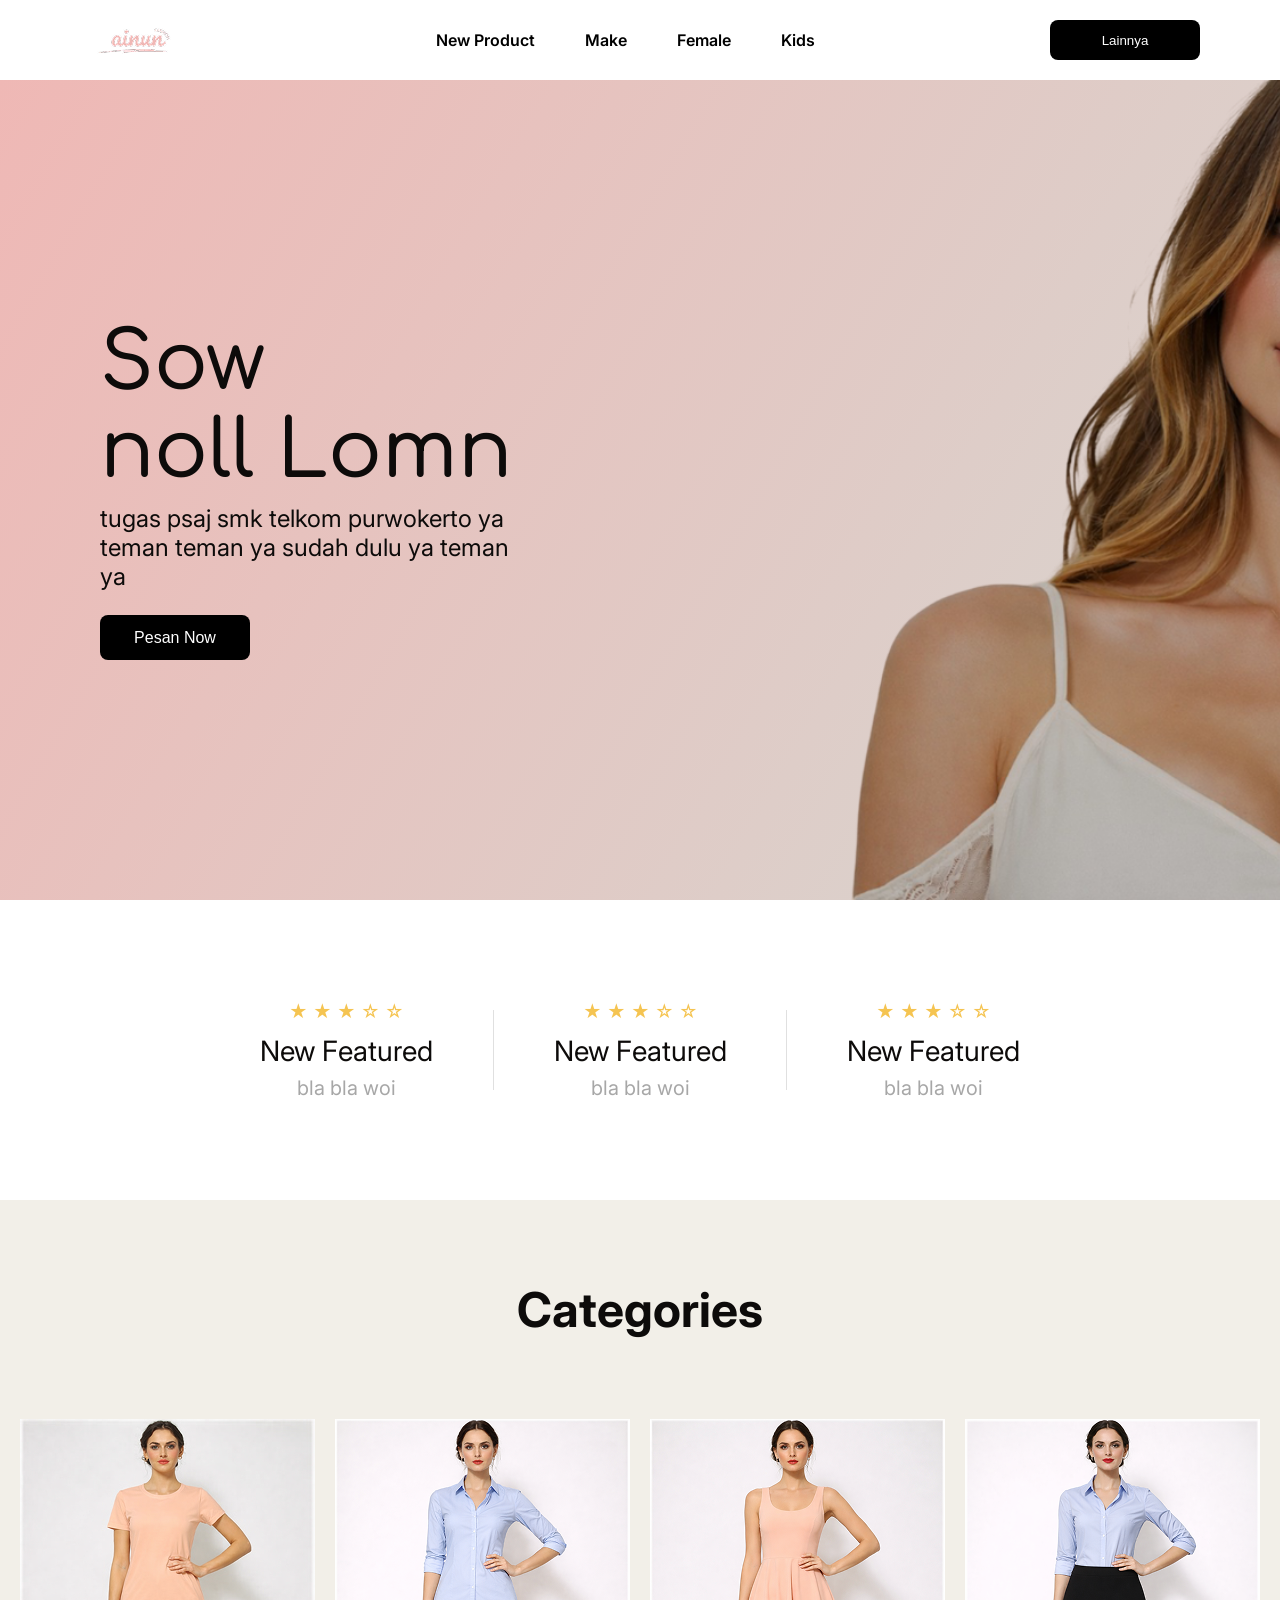
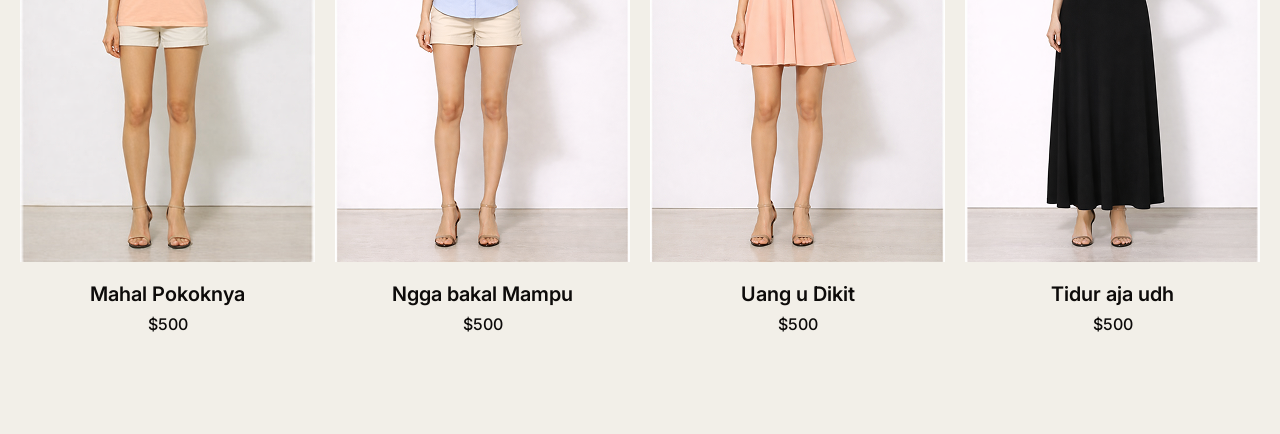
==== index.html @ c3b141bb "upload frontend project" ====
<!doctype html>
<html lang="id">
  <head>
    <meta charset="UTF-8" />
    <title>ainun</title>

    <link
      href="https://fonts.googleapis.com/css2?family=Inter:wght@400;500;600;700&family=Comfortaa:wght@500&display=swap"
      rel="stylesheet"
    />
    <link rel="stylesheet" href="style.css" />
  </head>

  <body>
    <!-- NAVBAR -->
    <header class="navbar">
      <img src="logo.png" alt="Logo Ainun" class="logo" />

      <nav class="menu">
        <a href="#">New Product</a>
        <a href="#">Make</a>
        <a href="#">Female</a>
        <a href="#">Kids</a>
      </nav>

      <button class="btn-outline">Lainnya</button>
    </header>

    <!-- HERO -->
    <section class="hero">
      <img src="model 4.png" alt="Model" class="hero-img" />
      <div class="hero-overlay"></div>

      <div class="hero-content">
        <h1>Sow<br />noll Lomn</h1>
        <p>
          tugas psaj smk telkom purwokerto ya teman teman ya sudah dulu ya teman
          ya
        </p>
        <button class="btn-primary">Pesan Now</button>
      </div>
    </section>

    <!-- FEATURED -->
    <section class="featured">
      <div class="featured-item">
        <div class="stars">★ ★ ★ ☆ ☆</div>
        <h3>New Featured</h3>
        <p>bla bla woi</p>
      </div>

      <div class="divider"></div>

      <div class="featured-item">
        <div class="stars">★ ★ ★ ☆ ☆</div>
        <h3>New Featured</h3>
        <p>bla bla woi</p>
      </div>

      <div class="divider"></div>

      <div class="featured-item">
        <div class="stars">★ ★ ★ ☆ ☆</div>
        <h3>New Featured</h3>
        <p>bla bla woi</p>
      </div>
    </section>

    <!-- CATEGORIES -->
    <section class="categories">
      <h2 class="categories-title">Categories</h2>

      <div class="product-list">
        <div class="product-card">
          <img src="product1.png" alt="Product 1" />
          <h4>Mahal Pokoknya</h4>
          <span>$500</span>
        </div>

        <div class="product-card">
          <img src="product2.png" alt="Product 2" />
          <h4>Ngga bakal Mampu</h4>
          <span>$500</span>
        </div>

        <div class="product-card">
          <img src="product3.png" alt="Product 3" />
          <h4>Uang u Dikit</h4>
          <span>$500</span>
        </div>

        <div class="product-card">
          <img src="product4.png" alt="Product 4" />
          <h4>Tidur aja udh</h4>
          <span>$500</span>
        </div>
      </div>
    </section>
  </body>
</html>
---- style.css ----
* {
  margin: 0;
  padding: 0;
  box-sizing: border-box;
}

body {
  font-family: "Inter", sans-serif;
  color: #0d0b0a;
}

/* ================= NAVBAR ================= */
.navbar {
  height: 80px;
  background: #ffffff;
  display: flex;
  align-items: center;
  padding: 0 80px;
}

.logo {
  width: 120px;
  height: 50px;
  object-fit: contain;
}

.menu {
  margin: 0 auto;
  display: flex;
  gap: 50px;
}

.menu a {
  font-size: 16px;
  color: #000;
  text-decoration: none;
  font-weight: 600;
}

.btn-outline {
  width: 150px;
  height: 40px;
  background: #000;
  color: #fff;
  border: none;
  border-radius: 8px;
  cursor: pointer;
}

/* ================= HERO ================= */
.hero {
  position: relative;
  width: 100%;
  height: calc(100vh - 80px);
  background: linear-gradient(120deg, #efb8b5 0%, #d6d7d1 100%);
  overflow: hidden;
}

.hero-img {
  position: absolute;
  top: 0;
  right: 0;
  left: 800px;
  height: 100%;
  min-width: 55%;
  object-fit: cover;
}

.hero-overlay {
  position: absolute;
  top: 0;
  left: 0;
  width: 60%;
  height: 100%;
  background: linear-gradient(120deg, #efb8b5 0%, #d6d7d1 100%);
  z-index: -1;
}

.hero-content {
  position: relative;
  width: 50%;
  height: 100%;
  padding: 0 100px;
  display: flex;
  flex-direction: column;
  justify-content: center;
}

.hero-content h1 {
  font-family: "Comfortaa", cursive;
  font-size: 80px;
  font-weight: 500;
  line-height: 1.1;
}

.hero-content p {
  font-size: 24px;
  margin-top: 8px;
  max-width: 600px;
}

.btn-primary {
  margin-top: 24px;
  width: 150px;
  height: 45px;
  background: #000;
  color: #fff;
  border: none;
  border-radius: 8px;
  font-size: 16px;
  cursor: pointer;
}

/* ================= FEATURED ================= */
.featured {
  height: 300px;
  background: #ffffff;
  padding: 80px 200px;

  display: flex;
  align-items: center;
  justify-content: space-between;
}

.featured-item {
  text-align: center;
  width: 300px;
}

.stars {
  font-size: 18px;
  color: #f5c451;
  margin-bottom: 12px;
}

.featured-item h3 {
  font-size: 28px;
  font-weight: 400;
  margin-bottom: 8px;
}

.featured-item p {
  font-size: 20px;
  color: #a7a7a7;
}

.divider {
  width: 1px;
  height: 80px;
  background: #e0e0e0;
}

/* ================= CATEGORIES ================= */
.categories {
  height: 834px;
  background: #f2efe8;
  padding-top: 80px;
}

.categories-title {
  text-align: center;
  font-size: 48px;
  font-weight: 700;
  margin-bottom: 80px;
}

.product-list {
  display: flex;
  justify-content: center;
  gap: 20px;
}

.product-card {
  width: 295px;
  text-align: center;
}

.product-card img {
  width: 295px;
  height: 443px;
  object-fit: cover;
  margin-bottom: 16px;
}

.product-card h4 {
  font-size: 20px;
  font-weight: 600;
  margin-bottom: 8px;
}

.product-card span {
  font-size: 16px;
  font-weight: 500;
}
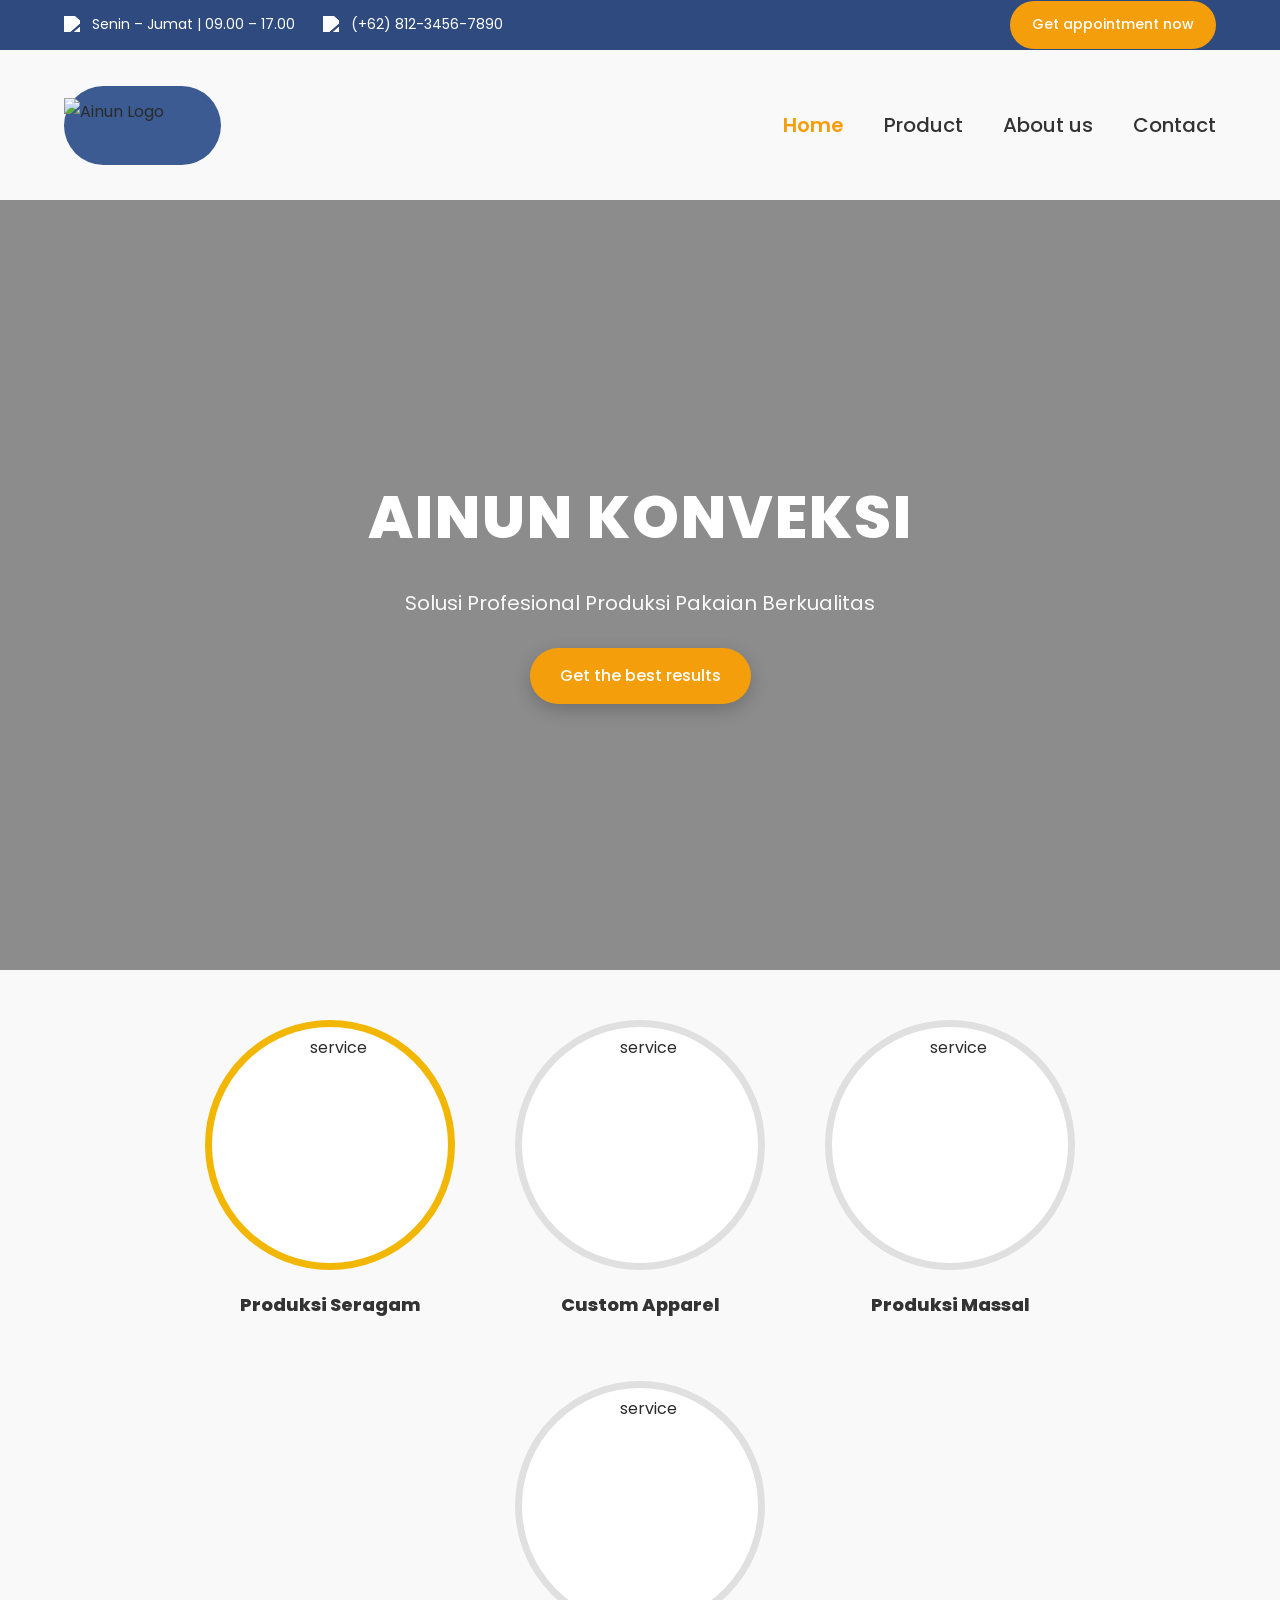
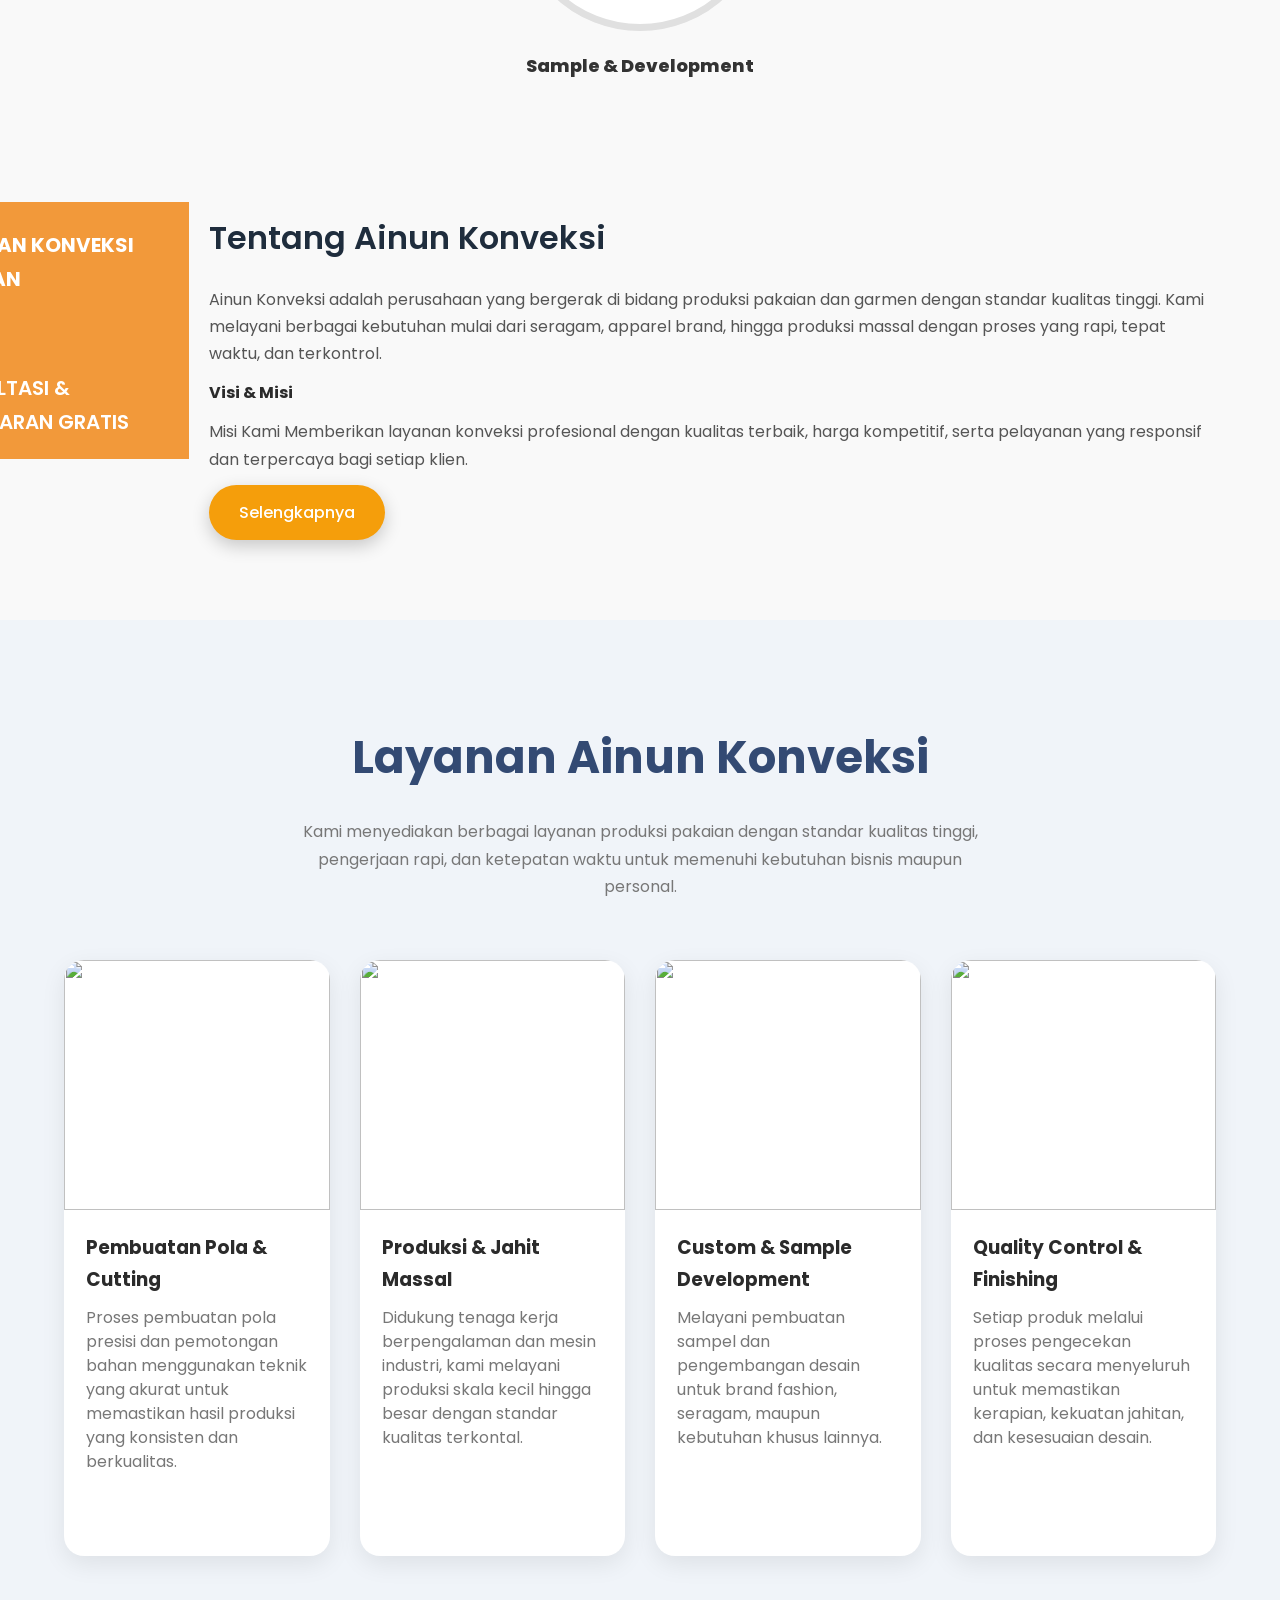
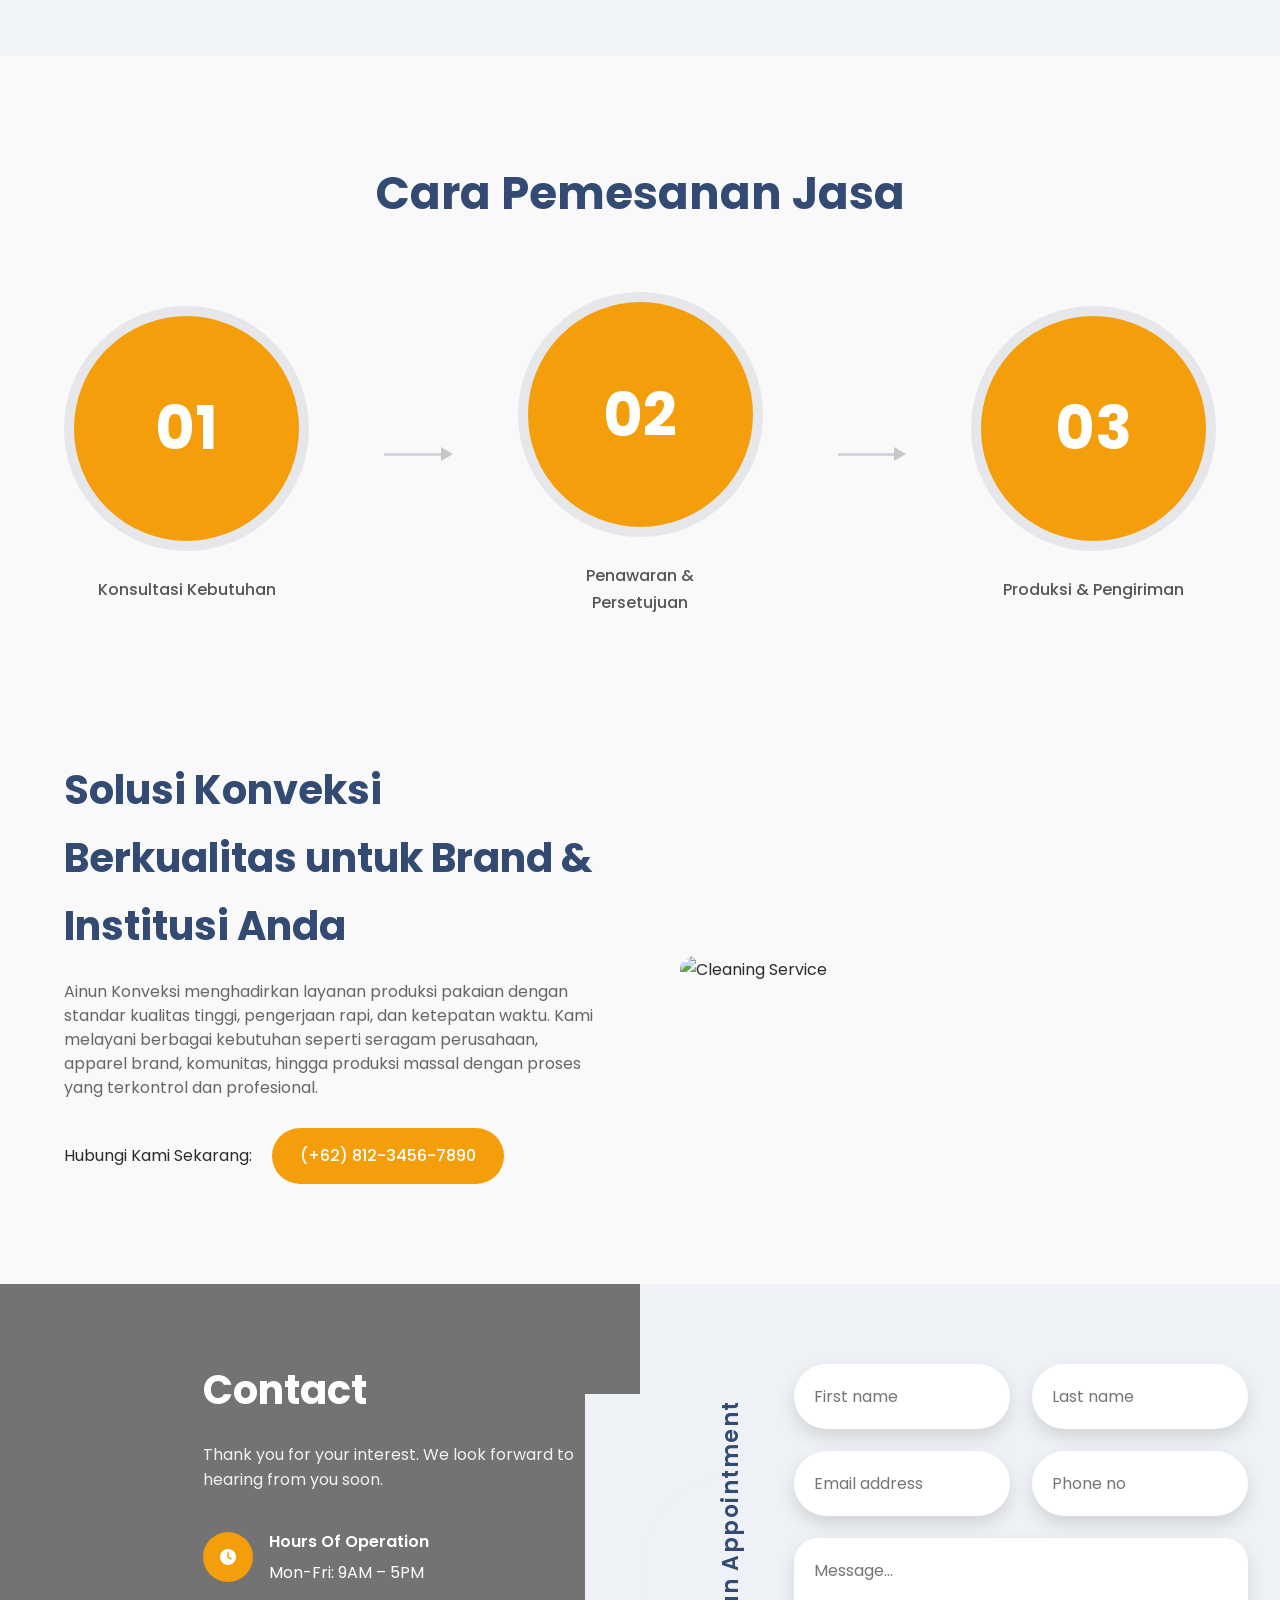
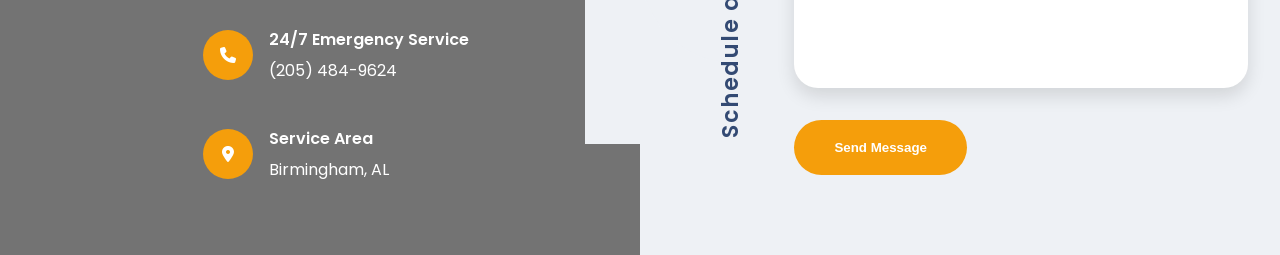
==== commit 19646863: "Add files via upload" ====
--- a/index.html
+++ b/index.html
@@ -1,100 +1,392 @@
-<!doctype html>
-<html lang="id">
-  <head>
-    <meta charset="UTF-8" />
-    <title>ainun</title>
-
-    <link
-      href="https://fonts.googleapis.com/css2?family=Inter:wght@400;500;600;700&family=Comfortaa:wght@500&display=swap"
-      rel="stylesheet"
-    />
-    <link rel="stylesheet" href="style.css" />
-  </head>
-
-  <body>
-    <!-- NAVBAR -->
-    <header class="navbar">
-      <img src="logo.png" alt="Logo Ainun" class="logo" />
-
-      <nav class="menu">
-        <a href="#">New Product</a>
-        <a href="#">Make</a>
-        <a href="#">Female</a>
-        <a href="#">Kids</a>
-      </nav>
-
-      <button class="btn-outline">Lainnya</button>
-    </header>
-
-    <!-- HERO -->
-    <section class="hero">
-      <img src="model 4.png" alt="Model" class="hero-img" />
-      <div class="hero-overlay"></div>
-
-      <div class="hero-content">
-        <h1>Sow<br />noll Lomn</h1>
-        <p>
-          tugas psaj smk telkom purwokerto ya teman teman ya sudah dulu ya teman
-          ya
-        </p>
-        <button class="btn-primary">Pesan Now</button>
-      </div>
-    </section>
-
-    <!-- FEATURED -->
-    <section class="featured">
-      <div class="featured-item">
-        <div class="stars">★ ★ ★ ☆ ☆</div>
-        <h3>New Featured</h3>
-        <p>bla bla woi</p>
-      </div>
-
-      <div class="divider"></div>
-
-      <div class="featured-item">
-        <div class="stars">★ ★ ★ ☆ ☆</div>
-        <h3>New Featured</h3>
-        <p>bla bla woi</p>
-      </div>
-
-      <div class="divider"></div>
-
-      <div class="featured-item">
-        <div class="stars">★ ★ ★ ☆ ☆</div>
-        <h3>New Featured</h3>
-        <p>bla bla woi</p>
-      </div>
-    </section>
-
-    <!-- CATEGORIES -->
-    <section class="categories">
-      <h2 class="categories-title">Categories</h2>
-
-      <div class="product-list">
-        <div class="product-card">
-          <img src="product1.png" alt="Product 1" />
-          <h4>Mahal Pokoknya</h4>
-          <span>$500</span>
-        </div>
-
-        <div class="product-card">
-          <img src="product2.png" alt="Product 2" />
-          <h4>Ngga bakal Mampu</h4>
-          <span>$500</span>
-        </div>
-
-        <div class="product-card">
-          <img src="product3.png" alt="Product 3" />
-          <h4>Uang u Dikit</h4>
-          <span>$500</span>
-        </div>
-
-        <div class="product-card">
-          <img src="product4.png" alt="Product 4" />
-          <h4>Tidur aja udh</h4>
-          <span>$500</span>
-        </div>
-      </div>
-    </section>
-  </body>
-</html>
+<!doctype html>
+<html lang="id">
+  <head>
+    <meta charset="UTF-8" />
+    <meta name="viewport" content="width=device-width, initial-scale=1.0" />
+    <title>UUN TJ Konveksi</title>
+    <link rel="stylesheet" href="style.css" />
+    <link
+      rel="stylesheet"
+      href="https://cdnjs.cloudflare.com/ajax/libs/font-awesome/6.5.0/css/all.min.css"
+    />
+    <link
+      href="https://fonts.googleapis.com/css2?family=Poppins:wght@300;400;500;600;700&display=swap"
+      rel="stylesheet"
+    />
+  </head>
+  <body>
+    <header class="header">
+      <!-- ================= TOPBAR ================= -->
+      <div class="topbar">
+        <div class="container topbar__content">
+          <div class="topbar__info">
+            <div class="topbar__item">
+              <img src="icon/jam.svg" alt="jam" />
+              <span>Senin – Jumat | 09.00 – 17.00</span>
+            </div>
+
+            <div class="topbar__item">
+              <img src="icon/telepon.svg" alt="phone" />
+              <span>(+62) 812-3456-7890</span>
+            </div>
+          </div>
+
+          <a href="#" class="btn btn--cta">Get appointment now</a>
+        </div>
+      </div>
+
+      <!-- ================= NAVBAR ================= -->
+      <nav class="navbar">
+        <div class="container navbar__content">
+          <!-- Logo Capsule -->
+          <div class="logo">
+            <div class="logo__bg">
+              <img src="assets/logo.png" alt="Ainun Logo" />
+            </div>
+          </div>
+
+          <!-- Menu -->
+          <ul class="nav-menu">
+            <li><a class="active" href="#">Home</a></li>
+            <li><a href="#">Product</a></li>
+            <li><a href="#">About us</a></li>
+            <li><a href="#">Contact</a></li>
+          </ul>
+        </div>
+      </nav>
+    </header>
+
+    <!-- ================= HERO ================= -->
+    <section class="hero">
+      <div class="hero__overlay"></div>
+
+      <div class="hero__content container">
+        <h1 class="hero__title">AINUN KONVEKSI</h1>
+        <p class="hero__subtitle">
+          Solusi Profesional Produksi Pakaian Berkualitas
+        </p>
+        <a href="#" class="btn btn--primary">Get the best results</a>
+      </div>
+    </section>
+
+    <!-- ================= SERVICES ================= -->
+    <section class="services">
+      <div class="container">
+        <div class="services__list">
+          <div
+            class="services__item services__item--active"
+            data-service="seragam"
+          >
+            <div class="services__circle">
+              <img src="assets/service.png" alt="service" />
+            </div>
+            <p class="services__title">Produksi Seragam</p>
+          </div>
+
+          <div class="services__item" data-service="apparel">
+            <div class="services__circle">
+              <img src="assets/service.png" alt="service" />
+            </div>
+            <p class="services__title">Custom Apparel</p>
+          </div>
+
+          <div class="services__item" data-service="massal">
+            <div class="services__circle">
+              <img src="assets/service.png" alt="service" />
+            </div>
+            <p class="services__title">Produksi Massal</p>
+          </div>
+
+          <div class="services__item" data-service="sample">
+            <div class="services__circle">
+              <img src="assets/service.png" alt="service" />
+            </div>
+            <p class="services__title">Sample & Development</p>
+          </div>
+        </div>
+      </div>
+    </section>
+
+    <!-- ================= ABOUT COMPANY ================= -->
+    <section class="about">
+      <div class="container">
+        <div class="about__wrapper">
+          <!-- Left -->
+          <div class="about__media">
+            <img src="assets/about company.png" alt="Konveksi" />
+
+            <div class="about__card">
+              <h3>LAYANAN KONVEKSI PAKAIAN</h3>
+              <div class="about__line"></div>
+              <p>KONSULTASI & PENAWARAN GRATIS</p>
+            </div>
+          </div>
+
+          <!-- Right -->
+          <div class="about__content">
+            <h2 class="about__title">Tentang Ainun Konveksi</h2>
+
+            <p class="about__desc">
+              Ainun Konveksi adalah perusahaan yang bergerak di bidang produksi
+              pakaian dan garmen dengan standar kualitas tinggi. Kami melayani
+              berbagai kebutuhan mulai dari seragam, apparel brand, hingga
+              produksi massal dengan proses yang rapi, tepat waktu, dan
+              terkontrol.
+            </p>
+
+            <h4 class="about__mission-title">Visi & Misi</h4>
+            <p class="about__mission-text">
+              Misi Kami Memberikan layanan konveksi profesional dengan kualitas
+              terbaik, harga kompetitif, serta pelayanan yang responsif dan
+              terpercaya bagi setiap klien.
+            </p>
+
+            <a href="selengkapnya.html" class="btn btn--primary">Selengkapnya</a>
+          </div>
+        </div>
+      </div>
+    </section>
+
+    <!-- ================= SERVICE CARD GRID ================= -->
+    <section class="service-cards">
+      <div class="container">
+        <!-- Header -->
+        <div class="service-cards__header">
+          <h2 class="service-cards__title">Layanan Ainun Konveksi</h2>
+          <p class="service-cards__subtitle">
+            Kami menyediakan berbagai layanan produksi pakaian dengan standar
+            kualitas tinggi, pengerjaan rapi, dan ketepatan waktu untuk memenuhi
+            kebutuhan bisnis maupun personal.
+          </p>
+        </div>
+
+        <!-- Grid -->
+        <div class="service-cards__grid">
+          <!-- Card -->
+          <div class="service-card">
+            <div class="service-card__image">
+              <img src="assets/1.png" alt="" />
+            </div>
+            <div class="service-card__body">
+              <h3>Pembuatan Pola & Cutting</h3>
+              <p>
+                Proses pembuatan pola presisi dan pemotongan bahan menggunakan
+                teknik yang akurat untuk memastikan hasil produksi yang
+                konsisten dan berkualitas.
+              </p>
+            </div>
+          </div>
+
+          <div class="service-card">
+            <div class="service-card__image">
+              <img src="assets/2.png" alt="" />
+            </div>
+            <div class="service-card__body">
+              <h3>Produksi & Jahit Massal</h3>
+              <p>
+                Didukung tenaga kerja berpengalaman dan mesin industri, kami
+                melayani produksi skala kecil hingga besar dengan standar
+                kualitas terkontal.
+              </p>
+            </div>
+          </div>
+
+          <div class="service-card">
+            <div class="service-card__image">
+              <img src="assets/3.png" alt="" />
+            </div>
+            <div class="service-card__body">
+              <h3>Custom & Sample Development</h3>
+              <p>
+                Melayani pembuatan sampel dan pengembangan desain untuk brand
+                fashion, seragam, maupun kebutuhan khusus lainnya.
+              </p>
+            </div>
+          </div>
+
+          <div class="service-card">
+            <div class="service-card__image">
+              <img src="assets/4.png" alt="" />
+            </div>
+            <div class="service-card__body">
+              <h3>Quality Control & Finishing</h3>
+              <p>
+                Setiap produk melalui proses pengecekan kualitas secara
+                menyeluruh untuk memastikan kerapian, kekuatan jahitan, dan
+                kesesuaian desain.
+              </p>
+            </div>
+          </div>
+        </div>
+      </div>
+    </section>
+
+    <!-- ================= STEPS PROCESS ================= -->
+    <section class="steps">
+      <div class="container">
+        <h2 class="steps__title">Cara Pemesanan Jasa</h2>
+
+        <div class="steps__list">
+          <div class="steps__item">
+            <div class="steps__circle">01</div>
+            <p class="steps__text">Konsultasi Kebutuhan</p>
+          </div>
+
+          <div class="steps__line"></div>
+
+          <div class="steps__item">
+            <div class="steps__circle">02</div>
+            <p class="steps__text">Penawaran & Persetujuan</p>
+          </div>
+
+          <div class="steps__line"></div>
+
+          <div class="steps__item">
+            <div class="steps__circle">03</div>
+            <p class="steps__text">Produksi & Pengiriman</p>
+          </div>
+        </div>
+      </div>
+    </section>
+
+    <!-- ================= CTA + IMAGE ================= -->
+    <section class="steps-cta">
+      <div class="container steps-cta__wrapper">
+        <!-- LEFT CONTENT -->
+        <div class="steps-cta__content">
+          <h2 class="steps-cta__title">
+            Solusi Konveksi Berkualitas untuk Brand & Institusi Anda
+          </h2>
+
+          <p class="steps-cta__desc">
+            Ainun Konveksi menghadirkan layanan produksi pakaian dengan standar
+            kualitas tinggi, pengerjaan rapi, dan ketepatan waktu. Kami melayani
+            berbagai kebutuhan seperti seragam perusahaan, apparel brand,
+            komunitas, hingga produksi massal dengan proses yang terkontrol dan
+            profesional.
+          </p>
+
+          <div class="steps-cta__contact">
+            <span>Hubungi Kami Sekarang:</span>
+            <a href="#" class="steps-cta__phone">(+62) 812-3456-7890</a>
+          </div>
+        </div>
+
+        <!-- RIGHT IMAGE -->
+        <div class="steps-cta__image">
+          <img src="assets/order.png" alt="Cleaning Service" />
+        </div>
+      </div>
+    </section>
+
+    <!-- ================= CONTACT + FORM SECTION ================= -->
+    <section class="contact-section">
+      <!-- LEFT : CONTACT INFO -->
+      <div class="contact-info">
+        <div class="contact-info__overlay"></div>
+
+        <div class="contact-info__content container">
+          <h2 class="contact-info__title">Contact</h2>
+          <p class="contact-info__desc">
+            Thank you for your interest. We look forward to hearing from you
+            soon.
+          </p>
+
+          <div class="contact-info__list">
+            <!-- item -->
+            <div class="contact-info__item">
+              <div class="contact-info__icon">
+                <i class="fa-solid fa-clock"></i>
+              </div>
+              <div>
+                <h4>Hours Of Operation</h4>
+                <p>Mon-Fri: 9AM – 5PM</p>
+              </div>
+            </div>
+
+            <!-- item -->
+            <div class="contact-info__item">
+              <div class="contact-info__icon">
+                <i class="fa-solid fa-phone"></i>
+              </div>
+              <div>
+                <h4>24/7 Emergency Service</h4>
+                <p>(205) 484-9624</p>
+              </div>
+            </div>
+
+            <!-- item -->
+            <div class="contact-info__item">
+              <div class="contact-info__icon">
+                <i class="fa-solid fa-location-dot"></i>
+              </div>
+              <div>
+                <h4>Service Area</h4>
+                <p>Birmingham, AL</p>
+              </div>
+            </div>
+          </div>
+        </div>
+      </div>
+
+      <!-- RIGHT : FORM -->
+      <div class="contact-form">
+        <div class="contact-form__inner container">
+          <h3 class="contact-form__vertical">Schedule an Appointment</h3>
+
+          <form class="contact-form__form">
+            <div class="contact-form__row">
+              <input type="text" placeholder="First name" />
+              <input type="text" placeholder="Last name" />
+            </div>
+
+            <div class="contact-form__row">
+              <input type="email" placeholder="Email address" />
+              <input type="text" placeholder="Phone no" />
+            </div>
+
+            <textarea placeholder="Message..."></textarea>
+
+            <button type="submit" class="contact-form__btn">
+              Send Message
+            </button>
+          </form>
+        </div>
+      </div>
+    </section>
+
+    <!-- ================= STORY MODAL ================= -->
+    <div id="storyModal" class="story-modal">
+      <button id="closeStory" class="story-close">✕</button>
+      <div class="story-frame">
+        <!-- progress -->
+        <div class="story-progress-wrapper">
+          <div id="storyProgress" class="story-progress"></div>
+        </div>
+
+        <!-- header -->
+        <div class="story-header">
+          <div>
+            <h4 id="storyTitle"></h4>
+            <span class="story-brand">Ainun Konveksi</span>
+          </div>
+        </div>
+
+        <!-- image -->
+        <img id="storyImage" class="story-image" />
+
+        <!-- caption -->
+        <div class="story-caption">
+          <h3 id="storyCaptionTitle"></h3>
+          <p id="storyCaptionText"></p>
+        </div>
+
+        <!-- navigation -->
+        <button class="story-arrow left">‹</button>
+        <button class="story-arrow right">›</button>
+      </div>
+    </div>
+
+    <script src="script.js"></script>
+  </body>
+</html>
--- a/style.css
+++ b/style.css
@@ -1,194 +1,1226 @@
-* {
-  margin: 0;
-  padding: 0;
-  box-sizing: border-box;
-}
-
-body {
-  font-family: "Inter", sans-serif;
-  color: #0d0b0a;
-}
-
-/* ================= NAVBAR ================= */
-.navbar {
-  height: 80px;
-  background: #ffffff;
-  display: flex;
-  align-items: center;
-  padding: 0 80px;
-}
-
-.logo {
-  width: 120px;
-  height: 50px;
-  object-fit: contain;
-}
-
-.menu {
-  margin: 0 auto;
-  display: flex;
-  gap: 50px;
-}
-
-.menu a {
-  font-size: 16px;
-  color: #000;
-  text-decoration: none;
-  font-weight: 600;
-}
-
-.btn-outline {
-  width: 150px;
-  height: 40px;
-  background: #000;
-  color: #fff;
-  border: none;
-  border-radius: 8px;
-  cursor: pointer;
-}
-
-/* ================= HERO ================= */
-.hero {
-  position: relative;
-  width: 100%;
-  height: calc(100vh - 80px);
-  background: linear-gradient(120deg, #efb8b5 0%, #d6d7d1 100%);
-  overflow: hidden;
-}
-
-.hero-img {
-  position: absolute;
-  top: 0;
-  right: 0;
-  left: 800px;
-  height: 100%;
-  min-width: 55%;
-  object-fit: cover;
-}
-
-.hero-overlay {
-  position: absolute;
-  top: 0;
-  left: 0;
-  width: 60%;
-  height: 100%;
-  background: linear-gradient(120deg, #efb8b5 0%, #d6d7d1 100%);
-  z-index: -1;
-}
-
-.hero-content {
-  position: relative;
-  width: 50%;
-  height: 100%;
-  padding: 0 100px;
-  display: flex;
-  flex-direction: column;
-  justify-content: center;
-}
-
-.hero-content h1 {
-  font-family: "Comfortaa", cursive;
-  font-size: 80px;
-  font-weight: 500;
-  line-height: 1.1;
-}
-
-.hero-content p {
-  font-size: 24px;
-  margin-top: 8px;
-  max-width: 600px;
-}
-
-.btn-primary {
-  margin-top: 24px;
-  width: 150px;
-  height: 45px;
-  background: #000;
-  color: #fff;
-  border: none;
-  border-radius: 8px;
-  font-size: 16px;
-  cursor: pointer;
-}
-
-/* ================= FEATURED ================= */
-.featured {
-  height: 300px;
-  background: #ffffff;
-  padding: 80px 200px;
-
-  display: flex;
-  align-items: center;
-  justify-content: space-between;
-}
-
-.featured-item {
-  text-align: center;
-  width: 300px;
-}
-
-.stars {
-  font-size: 18px;
-  color: #f5c451;
-  margin-bottom: 12px;
-}
-
-.featured-item h3 {
-  font-size: 28px;
-  font-weight: 400;
-  margin-bottom: 8px;
-}
-
-.featured-item p {
-  font-size: 20px;
-  color: #a7a7a7;
-}
-
-.divider {
-  width: 1px;
-  height: 80px;
-  background: #e0e0e0;
-}
-
-/* ================= CATEGORIES ================= */
-.categories {
-  height: 834px;
-  background: #f2efe8;
-  padding-top: 80px;
-}
-
-.categories-title {
-  text-align: center;
-  font-size: 48px;
-  font-weight: 700;
-  margin-bottom: 80px;
-}
-
-.product-list {
-  display: flex;
-  justify-content: center;
-  gap: 20px;
-}
-
-.product-card {
-  width: 295px;
-  text-align: center;
-}
-
-.product-card img {
-  width: 295px;
-  height: 443px;
-  object-fit: cover;
-  margin-bottom: 16px;
-}
-
-.product-card h4 {
-  font-size: 20px;
-  font-weight: 600;
-  margin-bottom: 8px;
-}
-
-.product-card span {
-  font-size: 16px;
-  font-weight: 500;
-}
+/* ==================================================
+   GLOBAL RESET & VARIABLES
+================================================== */
+*,
+*::before,
+*::after {
+  margin: 0;
+  padding: 0;
+  box-sizing: border-box;
+}
+
+:root {
+  --primary: #f59e0b;
+  --dark-blue: #2e4a7f;
+  --text-dark: #222;
+  --white: #ffffff;
+  --overlay: rgba(0, 0, 0, 0.45);
+  --nav-height: 80px;
+  --topbar-height: 50px;
+}
+
+body {
+  font-family: "Poppins", sans-serif;
+  color: var(--text-dark);
+  line-height: 1.6;
+  background: #fff;
+}
+
+img {
+  max-width: 100%;
+  display: block;
+}
+
+a {
+  text-decoration: none;
+  color: inherit;
+}
+
+/* ==================================================
+   CONTAINER
+================================================== */
+.container {
+  width: 90%;
+  max-width: 1200px;
+  margin: auto;
+}
+
+/* ==================================================
+   BUTTONS
+================================================== */
+.btn {
+  display: inline-flex;
+  align-items: center;
+  justify-content: center;
+  padding: 12px 22px;
+  border-radius: 999px;
+  font-weight: 500;
+  transition: all 0.25s ease;
+  white-space: nowrap;
+}
+
+.btn--cta {
+  background: var(--primary);
+  color: var(--white);
+}
+
+.btn--cta:hover {
+  transform: translateY(-1px);
+  opacity: 0.9;
+}
+
+.btn--primary {
+  background: var(--primary);
+  color: white;
+  padding: 14px 30px;
+  font-size: 16px;
+  box-shadow: 0 6px 18px rgba(0, 0, 0, 0.2);
+}
+
+.btn--primary:hover {
+  transform: translateY(-2px);
+  box-shadow: 0 10px 24px rgba(0, 0, 0, 0.25);
+}
+
+/* ==================================================
+   TOPBAR
+================================================== */
+.topbar {
+  height: var(--topbar-height);
+  background: var(--dark-blue);
+  color: white;
+  font-size: 14px;
+  display: flex;
+  align-items: center;
+}
+
+.topbar__content {
+  display: flex;
+  justify-content: space-between;
+  align-items: center;
+}
+
+.topbar__info {
+  display: flex;
+  gap: 28px;
+}
+
+.topbar__item {
+  display: flex;
+  align-items: center;
+  gap: 10px;
+}
+
+.topbar__item img {
+  width: 18px;
+  height: 18px;
+  filter: brightness(0) invert(1);
+}
+
+/* ==================================================
+   NAVBAR
+================================================== */
+.navbar {
+  height: var(--nav-height);
+  background: #f9f9f9;
+  display: flex;
+  align-items: center;
+  height: 150px;
+}
+
+.navbar__content {
+  display: flex;
+  align-items: center;
+  justify-content: space-between;
+}
+
+/* ===== Logo Capsule ===== */
+.logo__bg {
+  width: 157px;
+  height: 79px;
+  background: #3b5b92;
+  border-radius: 999px;
+  display: flex;
+  align-items: center;
+  justify-content: center;
+}
+
+.logo__bg img {
+  height: 55px;
+  object-fit: contain;
+}
+
+/* ===== Menu ===== */
+.nav-menu {
+  list-style: none;
+  display: flex;
+  align-items: center;
+  gap: 40px;
+}
+
+.nav-menu a {
+  font-weight: 500;
+  color: #333;
+  transition: color 0.25s;
+  font-size: 20px;
+}
+
+.nav-menu a:hover {
+  color: var(--primary);
+}
+
+.nav-menu a.active {
+  color: var(--primary);
+  font-weight: 600;
+}
+
+/* ==================================================
+   HERO SECTION
+================================================== */
+.hero {
+  position: relative;
+  background: url("assets/background hero.png") center/cover no-repeat;
+  min-height: calc(100vh - (var(--nav-height) + var(--topbar-height)));
+  display: flex;
+  align-items: center;
+  justify-content: center;
+  text-align: center;
+  color: white;
+  padding: 40px 0;
+}
+
+/* overlay */
+.hero__overlay {
+  position: absolute;
+  inset: 0;
+  background: var(--overlay);
+}
+
+/* content */
+.hero__content {
+  position: relative;
+  z-index: 2;
+  max-width: 900px;
+}
+
+.hero__title {
+  font-size: 80px;
+  font-weight: 700;
+  letter-spacing: 2px;
+}
+
+.hero__subtitle {
+  margin: 18px 0 28px;
+  font-size: 20px;
+  opacity: 0.9;
+}
+
+/* ==================================================
+   SERVICES SECTION
+================================================== */
+.services {
+  background: #f9f9f9;
+  padding: 50px 0;
+  text-align: center;
+}
+
+.services__list {
+  display: flex;
+  justify-content: center;
+  gap: 60px;
+  flex-wrap: wrap;
+}
+
+.services__item {
+  display: flex;
+  flex-direction: column;
+  align-items: center;
+  gap: 20px;
+}
+
+.services__circle {
+  width: 250px;
+  height: 250px;
+  border-radius: 50%;
+  border: 7px solid #e0e0e0;
+  padding: 7px;
+  display: flex;
+  align-items: center;
+  justify-content: center;
+  overflow: hidden;
+  background: white;
+}
+
+.services__circle img {
+  width: 100%;
+  height: 100%;
+  object-fit: cover;
+  border-radius: 50%;
+}
+
+.services__item--active .services__circle {
+  border: 7px solid #f2b705;
+}
+
+.services__title {
+  font-weight: 800;
+  color: #333;
+  font-size: 18px;
+}
+
+/* ==================================================
+   ABOUT SECTION
+================================================== */
+.about {
+  padding: 100px 0;
+  background: #f9f9f9;
+}
+
+.about__wrapper {
+  display: grid;
+  grid-template-columns: 1fr 1fr;
+  gap: 100px;
+  align-items: center;
+}
+
+/* LEFT IMAGE */
+.about__media {
+  position: relative;
+}
+
+.about__media img {
+  width: 100%;
+  display: block;
+}
+
+/* ORANGE CARD */
+.about__card {
+  position: absolute;
+  bottom: -70px;
+  right: -40px;
+  background: #f2993a;
+  color: white;
+  padding: 20px;
+  width: 280px;
+}
+
+.about__card h4 {
+  font-size: 20px;
+  letter-spacing: 1px;
+}
+
+.about__card h3 {
+  font-size: 20px;
+  margin: 6px 0 60px;
+}
+
+.about__line {
+  width: 60px;
+  height: 3px;
+  background: white;
+  margin: 12px 0;
+}
+
+.about__card p {
+  font-weight: 600;
+  font-size: 20px;
+}
+
+/* RIGHT CONTENT */
+.about__title {
+  font-size: 50px;
+  color: #334a73;
+  margin-bottom: 22px;
+}
+
+.about__desc {
+  margin-bottom: 60px;
+  color: #666;
+}
+
+.about__mission-title {
+  font-weight: 700;
+  margin-bottom: 12px;
+}
+
+.about__mission-text {
+  margin-bottom: 40px;
+  color: #777;
+}
+
+/* ==================================================
+   SERVICE CARD GRID
+================================================== */
+
+.service-cards {
+  background: #f0f4f9;
+  padding: 100px 0;
+}
+
+/* Header */
+.service-cards__header {
+  text-align: center;
+  max-width: 700px;
+  margin: 0 auto 60px;
+}
+
+.service-cards__title {
+  font-size: 45px;
+  color: #334a73;
+  margin-bottom: 22px;
+}
+
+.service-cards__subtitle {
+  color: #777;
+  font-size: 16px;
+}
+
+/* Grid */
+.service-cards__grid {
+  display: grid;
+  grid-template-columns: repeat(4, 1fr);
+  gap: 30px;
+}
+
+/* Card */
+.service-card {
+  background: #fff;
+  border-radius: 20px;
+  overflow: hidden;
+  box-shadow: 0 8px 25px rgba(0, 0, 0, 0.08);
+  display: flex;
+  flex-direction: column;
+}
+
+.service-card__image img {
+  width: 100%;
+  height: 250px;
+  object-fit: cover;
+}
+
+.service-card__body {
+  padding: 22px;
+  position: relative;
+  flex: 1;
+}
+
+.service-card__body h3 {
+  margin-bottom: 10px;
+}
+
+.service-card__body p {
+  color: #777;
+  font-size: 16px;
+  line-height: 1.5;
+  margin-bottom: 60px;
+}
+
+/* circle button */
+.service-card__btn {
+  position: absolute;
+  left: 22px;
+  bottom: 22px;
+  width: 45px;
+  height: 45px;
+  border-radius: 50%;
+  background: #f59e0b;
+  color: #fff;
+  display: flex;
+  align-items: center;
+  justify-content: center;
+  font-size: 22px;
+  text-decoration: none;
+  transition: 0.25s;
+}
+
+.service-card__btn:hover {
+  transform: translateX(2px);
+}
+
+/* ==================================================
+   STEPS PROCESS
+================================================== */
+
+.steps {
+  background: #f9f9f9; /* ikut background body */
+  padding: 100px 0 60px;
+  text-align: center;
+}
+
+.steps__title {
+  font-size: 45px;
+  color: #334a73;
+  margin-bottom: 60px;
+}
+
+/* container */
+.steps__list {
+  display: flex;
+  justify-content: center;
+  align-items: center;
+  gap: 75px;
+  flex-wrap: nowrap;
+}
+
+/* item */
+.steps__item {
+  display: flex;
+  flex-direction: column;
+  align-items: center;
+  gap: 25px;
+  position: relative;
+}
+
+/* circle */
+.steps__circle {
+  width: 245px;
+  height: 245px;
+  border-radius: 50%;
+  background: #f59e0b;
+  color: #fff;
+  font-size: 60px;
+  font-weight: 700;
+  display: flex;
+  align-items: center;
+  justify-content: center;
+  border: 10px solid #e5e7eb;
+  position: relative;
+  z-index: 2;
+}
+
+/* connector line */
+.steps__line {
+  width: 120px;
+  height: 3px;
+  background: #d1d5db;
+  position: relative;
+}
+
+/* arrow (triangle — perfectly centered) */
+.steps__line::after {
+  content: "";
+  position: absolute;
+  top: 50%;
+  right: -10px;
+  transform: translateY(-50%);
+
+  width: 0;
+  height: 0;
+  border-top: 7px solid transparent;
+  border-bottom: 7px solid transparent;
+  border-left: 12px solid #c7c7c7;
+}
+
+/* text */
+.steps__text {
+  font-weight: 500;
+  color: #555;
+  max-width: 200px;
+}
+
+/* ==================================================
+   CTA + IMAGE SECTION
+================================================== */
+.steps-cta {
+  background: #f9f9f9;
+  padding: 80px 0 100px;
+}
+
+.steps-cta__wrapper {
+  display: grid;
+  grid-template-columns: 1fr 1fr;
+  gap: 80px;
+  align-items: center;
+}
+
+.steps-cta__title {
+  font-size: 40px;
+  color: #334a73;
+  margin-bottom: 20px;
+}
+
+.steps-cta__desc {
+  color: #666;
+  margin-bottom: 28px;
+  line-height: 1.5;
+}
+
+.steps-cta__contact {
+  display: flex;
+  align-items: center;
+  gap: 20px;
+}
+
+.steps-cta__phone {
+  background: #f59e0b;
+  color: #fff;
+  padding: 14px 28px;
+  border-radius: 999px;
+  font-weight: 500;
+  text-decoration: none;
+}
+
+/* image */
+.steps-cta__image img {
+  width: 100%;
+  border-radius: 20px;
+  display: block;
+}
+
+/* ==================================================
+   CONTACT SECTION (COMPACT VERSION)
+================================================== */
+
+.contact-section {
+  display: grid;
+  grid-template-columns: 1fr 1fr;
+  position: relative;
+}
+
+/* ==================================================
+   LEFT SIDE - CONTACT INFO
+================================================== */
+
+.contact-info {
+  position: relative;
+  background: url("assets/contact.png") center/cover no-repeat;
+  color: #fff;
+  display: flex;
+  align-items: center;
+  padding: 60px 0 60px 180px;
+}
+
+.contact-info__overlay {
+  position: absolute;
+  inset: 0;
+  background: rgba(0, 0, 0, 0.55);
+}
+
+.contact-info__content {
+  position: relative;
+  z-index: 2;
+  max-width: 360px;
+}
+
+.contact-info__title {
+  font-size: 40px;
+  font-weight: 700;
+  margin-bottom: 18px;
+}
+
+.contact-info__desc {
+  margin-bottom: 35px;
+  opacity: 0.9;
+  line-height: 1.6;
+}
+
+/* list */
+.contact-info__list {
+  display: flex;
+  flex-direction: column;
+  gap: 40px;
+}
+
+.contact-info__item {
+  display: flex;
+  align-items: center;
+  gap: 16px;
+}
+
+.contact-info__item h4 {
+  font-weight: 600;
+  margin-bottom: 4px;
+}
+
+/* icon */
+.contact-info__icon {
+  width: 50px;
+  height: 50px;
+  background: #f59e0b;
+  border-radius: 50%;
+  display: flex;
+  align-items: center;
+  justify-content: center;
+  font-size: 16px;
+  flex-shrink: 0;
+}
+
+/* ==================================================
+   RIGHT SIDE - FORM
+================================================== */
+
+.contact-form {
+  background: #eef1f5;
+  display: flex;
+  align-items: center;
+  position: relative;
+  padding: 80px 0;
+}
+
+/* smooth rounded notch */
+.contact-form::before {
+  content: "";
+  position: absolute;
+  left: -55px;
+  top: 50%;
+  transform: translateY(-50%);
+  width: 150px;
+  height: 350px;
+  background: #eef1f5;
+
+  -webkit-mask: radial-gradient(
+    95px at right center,
+    transparent 98%,
+    black 100%
+  );
+  mask: radial-gradient(95px at right center, transparent 98%, black 100%);
+}
+
+/* inner layout */
+.contact-form__inner {
+  display: flex;
+  align-items: center;
+  gap: 45px;
+  padding-left: 40px;
+}
+
+/* vertical title */
+.contact-form__vertical {
+  writing-mode: vertical-rl;
+  transform: rotate(180deg);
+  font-size: 22px;
+  font-weight: 600;
+  color: #334a73;
+  letter-spacing: 1.5px;
+}
+
+/* form */
+.contact-form__form {
+  width: 100%;
+  max-width: 560px;
+}
+
+.contact-form__row {
+  display: grid;
+  grid-template-columns: 1fr 1fr;
+  gap: 22px;
+  margin-bottom: 22px;
+}
+
+/* inputs */
+.contact-form input,
+.contact-form textarea {
+  width: 100%;
+  padding: 20px 20px;
+  border-radius: 40px;
+  border: none;
+  outline: none;
+  background: #fff;
+  box-shadow: 0 8px 18px rgba(0, 0, 0, 0.12);
+  font-family: inherit;
+  font-size: 16px;
+  transition: 0.25s ease;
+}
+
+.contact-form input:focus,
+.contact-form textarea:focus {
+  box-shadow: 0 10px 22px rgba(0, 0, 0, 0.18);
+}
+
+.contact-form textarea {
+  border-radius: 24px;
+  min-height: 150px;
+  resize: none;
+  margin-bottom: 24px;
+}
+
+/* button */
+.contact-form__btn {
+  background: #f59e0b;
+  color: #fff;
+  padding: 20px 40px;
+  border: none;
+  border-radius: 999px;
+  font-weight: 600;
+  cursor: pointer;
+  transition: 0.25s;
+}
+
+.contact-form__btn:hover {
+  transform: translateY(-2px);
+  box-shadow: 0 10px 20px rgba(0,0,0,0.25);
+}
+
+/* ================= STORY VIEWER ================= */
+
+.story-modal {
+  position: fixed;
+  inset: 0;
+  display: none;
+  justify-content: center;
+  align-items: center;
+  z-index: 9999;
+
+  /* cinematic background */
+  backdrop-filter: blur(12px);
+  background: radial-gradient(
+    circle at center,
+    rgba(0, 0, 0, 0.75),
+    rgba(0, 0, 0, 0.95)
+  );
+}
+
+.story-modal.active {
+  display: flex;
+}
+
+/* BIGGER FRAME */
+.story-frame {
+  position: relative;
+  width: min(520px, 92vw);
+  height: 92vh;
+  border-radius: 22px;
+  overflow: hidden;
+  background: #111;
+
+  box-shadow:
+    0 60px 140px rgba(0, 0, 0, 0.9),
+    0 0 0 1px rgba(255, 255, 255, 0.05);
+}
+
+/* IMAGE */
+.story-image {
+  width: 100%;
+  height: 100%;
+  object-fit: cover;
+  transform: scale(1.02);
+  transition: transform 6s ease;
+}
+
+/* slow cinematic zoom */
+.story-frame:hover .story-image {
+  transform: scale(1.06);
+}
+
+/* PROGRESS */
+.story-progress-wrapper {
+  position: absolute;
+  top: 10px;
+  left: 10px;
+  right: 10px;
+  height: 3px;
+  background: rgba(255, 255, 255, 0.2);
+  z-index: 5;
+}
+
+.story-progress {
+  height: 100%;
+  width: 0%;
+  background: #f59e0b;
+}
+
+/* HEADER */
+.story-header {
+  position: absolute;
+  top: 25px;
+  left: 20px;
+  color: #fff;
+  z-index: 5;
+}
+
+.story-header h4 {
+  font-size: 16px;
+  font-weight: 600;
+}
+
+.story-brand {
+  font-size: 12px;
+  opacity: 0.8;
+}
+
+/* CLOSE BUTTON */
+.story-close {
+  position: absolute;
+  top: 20px;
+  right: 20px;
+  width: 38px;
+  height: 38px;
+  border-radius: 50%;
+  border: none;
+  background: rgba(255, 255, 255, 0.2);
+  color: #fff;
+  cursor: pointer;
+  z-index: 10;
+}
+
+/* CAPTION */
+.story-caption {
+  position: absolute;
+  bottom: 0;
+  left: 0;
+  right: 0;
+  padding: 30px 20px;
+  color: #fff;
+  background: linear-gradient(to top, rgba(0, 0, 0, 0.75), transparent);
+}
+
+/* ARROWS */
+.story-arrow {
+  position: absolute;
+  top: 50%;
+  transform: translateY(-50%);
+  background: rgba(0, 0, 0, 0.4);
+  border: none;
+  color: #fff;
+  font-size: 28px;
+  width: 40px;
+  height: 60px;
+  cursor: pointer;
+}
+
+.story-arrow.left {
+  left: 0;
+}
+.story-arrow.right {
+  right: 0;
+}
+
+
+
+/* ==================================================
+   SELENGKAPNYA - HTML
+================================================== */
+
+* {
+    margin: 0;
+    padding: 0;
+    box-sizing: border-box;
+}
+
+body {
+    font-family: 'Poppins', sans-serif;
+    color: #2b2b2b;
+    line-height: 1.7; 
+}
+
+img {
+    width: 100%;
+    display: block;
+}
+
+.container {
+    width: 90%;
+    max-width: 1200px;
+    margin: auto;
+}
+
+
+/* =============================
+   HERO SECTION
+============================= */
+
+.hero_selengkapnya {
+    position: relative;
+    height: 450px;
+    background: url("assets/background selengkapnya.png") center/cover no-repeat;
+    display: flex;
+    align-items: center;
+    justify-content: center;
+    text-align: center;
+    color: #fff;
+}
+
+.hero__overlay_selengkapnya {
+    position: absolute;
+    inset: 0;
+    background: rgba(20, 45, 80, 0.75); /* dark blue overlay */
+}
+
+.hero__content {
+    position: relative;
+    z-index: 2;
+}
+
+.hero__breadcrumb {
+    font-size: 18px;
+    opacity: 0.9;
+    margin-bottom: 12px;
+}
+
+.hero__breadcrumb span {
+    margin: 0 6px;
+}
+
+.hero__title {
+    font-size: 60px;
+    font-weight: 800;
+    margin-bottom: 12px;
+}
+
+.hero__subtitle {
+    font-size: 20px;
+    font-weight: 400;
+    opacity: 0.95;
+}
+
+
+/* =============================
+   ABOUT SECTION
+============================= */
+
+.about {
+    padding: 80px 0;
+}
+
+.about__wrapper {
+    display: flex;
+    align-items: center;
+    gap: 60px;
+}
+
+/* LEFT IMAGE */
+
+.about__image img {
+    border-radius: 14px;
+    box-shadow: 0 15px 35px rgba(0,0,0,0.15);
+    height: 500px;
+    width: 500px;
+}
+
+/* RIGHT CONTENT */
+
+.about__content {
+    flex: 1;
+}
+
+.about__title {
+    font-size: 32px;
+    font-weight: 600;
+    margin-bottom: 20px;
+    color: #1f2d3d;
+}
+
+.about__content p {
+    margin-bottom: 12px;
+    color: #555;
+}
+
+
+/* =============================
+   CTA BUTTON
+============================= */
+
+.about__cta {
+    display: block;
+    margin-top: 25px;
+    background: linear-gradient(135deg, #ff9f1a, #ff7a00);
+    color: #fff;
+    text-decoration: none;
+    padding: 18px 22px;
+    border-radius: 12px;
+    font-weight: 600;
+    box-shadow: 0 10px 25px rgba(255,122,0,0.35);
+    transition: all 0.3s ease;
+}
+
+.about__cta span {
+    display: block;
+    font-size: 13px;
+    font-weight: 400;
+    opacity: 0.9;
+    margin-top: 4px;
+}
+
+.about__cta:hover {
+    transform: translateY(-3px);
+    box-shadow: 0 15px 35px rgba(255,122,0,0.45);
+}
+
+/* ==================================================
+   VISION MISSION SECTION
+================================================== */
+
+.vision {
+    padding: 80px 0;
+    background: #f1f3f6;
+    text-align: center;
+}
+
+/* HEADER */
+
+.vision__header {
+    max-width: 700px;
+    margin: auto;
+    margin-bottom: 50px;
+}
+
+.vision__title {
+    font-size: 34px;
+    font-weight: 600;
+    color: #1f2d3d;
+    margin-bottom: 10px;
+}
+
+.vision__subtitle {
+    color: #6b7280;
+    font-size: 16px;
+}
+
+/* GRID */
+
+.vision__grid {
+    display: grid;
+    grid-template-columns: repeat(3, 1fr);
+    gap: 40px;
+}
+
+/* CARD */
+
+.vision__card {
+    background: #fff;
+    padding: 35px 28px;
+    border-radius: 14px;
+    text-align: left;
+    box-shadow: 0 8px 20px rgba(0,0,0,0.06);
+    transition: all 0.3s ease;
+}
+
+.vision__card:hover {
+    transform: translateY(-6px);
+    box-shadow: 0 18px 35px rgba(0,0,0,0.1);
+}
+
+.vision__card h3 {
+    font-size: 20px;
+    margin-bottom: 12px;
+    color: #1f2d3d;
+}
+
+.vision__card p {
+    font-size: 14px;
+    color: #555;
+    line-height: 1.7;
+}
+
+/* ICON */
+
+.vision__icon {
+    width: 55px;
+    height: 55px;
+    border-radius: 50%;
+    display: flex;
+    align-items: center;
+    justify-content: center;
+    font-size: 22px;
+    margin-bottom: 18px;
+}
+
+/* ICON COLORS */
+
+.vision__icon--blue {
+    background: #e6f0ff;
+    color: #3b82f6;
+}
+
+.vision__icon--orange {
+    background: #fff1e6;
+    color: #ff7a00;
+}
+
+.vision__icon--gray {
+    background: #eef1f4;
+    color: #64748b;
+}
+
+/* ==================================================
+   KEUNGGULAN KAMI SECTION
+================================================== */
+
+.advantages {
+    padding: 80px 0;
+    background: #fff;
+}
+
+/* HEADER */
+
+.advantages__header {
+    text-align: center;
+    max-width: 700px;
+    margin: auto;
+    margin-bottom: 50px;
+}
+
+.advantages__title {
+    font-size: 34px;
+    font-weight: 600;
+    color: #1f2d3d;
+    margin-bottom: 10px;
+}
+
+.advantages__subtitle {
+    color: #6b7280;
+    font-size: 16px;
+}
+
+/* GRID LAYOUT */
+
+.advantages__grid {
+    display: grid;
+    grid-template-columns: repeat(2, 1fr);
+    gap: 30px;
+}
+
+/* CARD */
+
+.advantages__card {
+    display: flex;
+    gap: 18px;
+    align-items: flex-start;
+
+    background: #fff;
+    padding: 28px;
+    border-radius: 14px;
+
+    box-shadow: 0 18px 12px rgba(0,0,0,0.06);
+    transition: all 0.3s ease;
+}
+
+.advantages__card:hover {
+    transform: translateY(-6px);
+    box-shadow: 0 18px 35px rgba(0,0,0,0.1);
+}
+
+.advantages__card h3 {
+    font-size: 18px;
+    margin-bottom: 6px;
+    color: #1f2d3d;
+}
+
+.advantages__card p {
+    font-size: 14px;
+    color: #555;
+    line-height: 1.7;
+}
+
+/* ICON BOX */
+
+.advantages__icon {
+    min-width: 48px;
+    height: 48px;
+    border-radius: 12px;
+
+    background: #fff1e6;
+    color: #ff7a00;
+
+    display: flex;
+    align-items: center;
+    justify-content: center;
+
+    font-size: 22px;
+}
+
+.section-divider {
+    width: 100%;
+    height: 80px;
+    background: #4a6496ff;
+}
